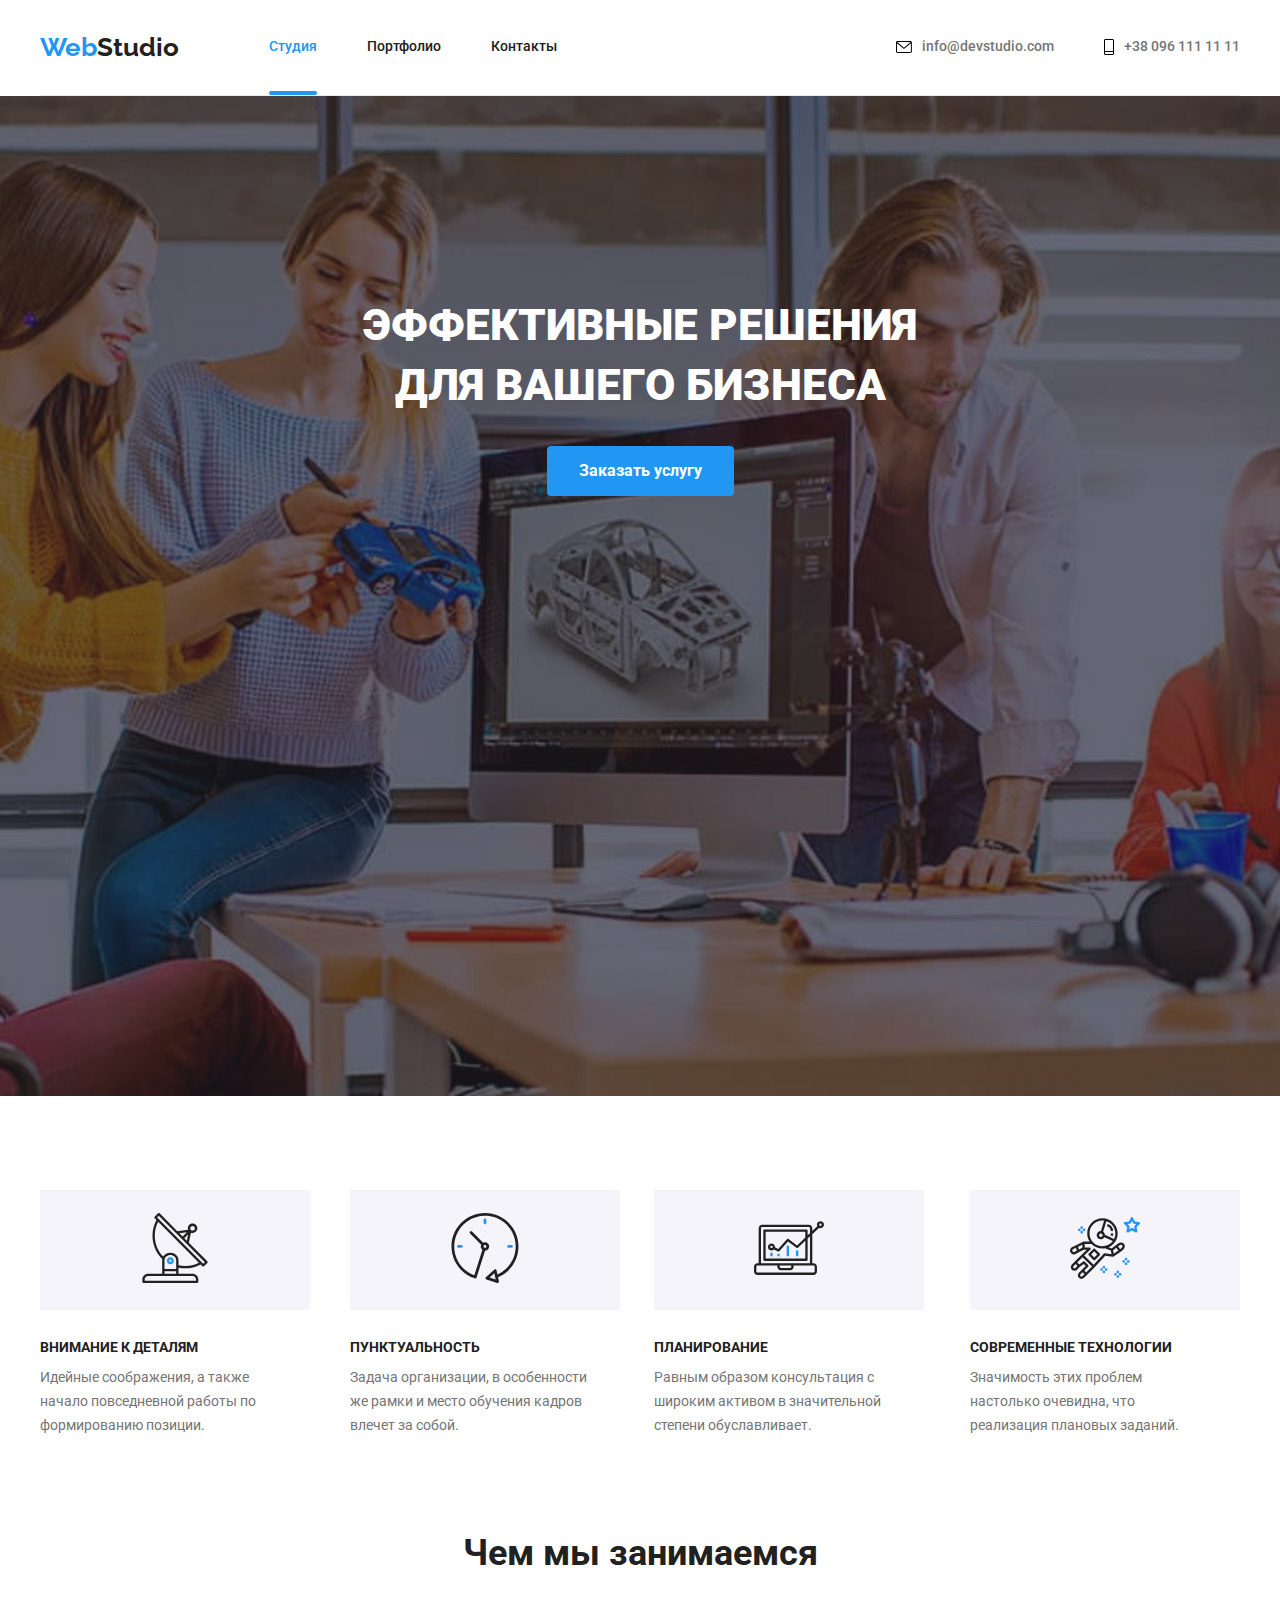
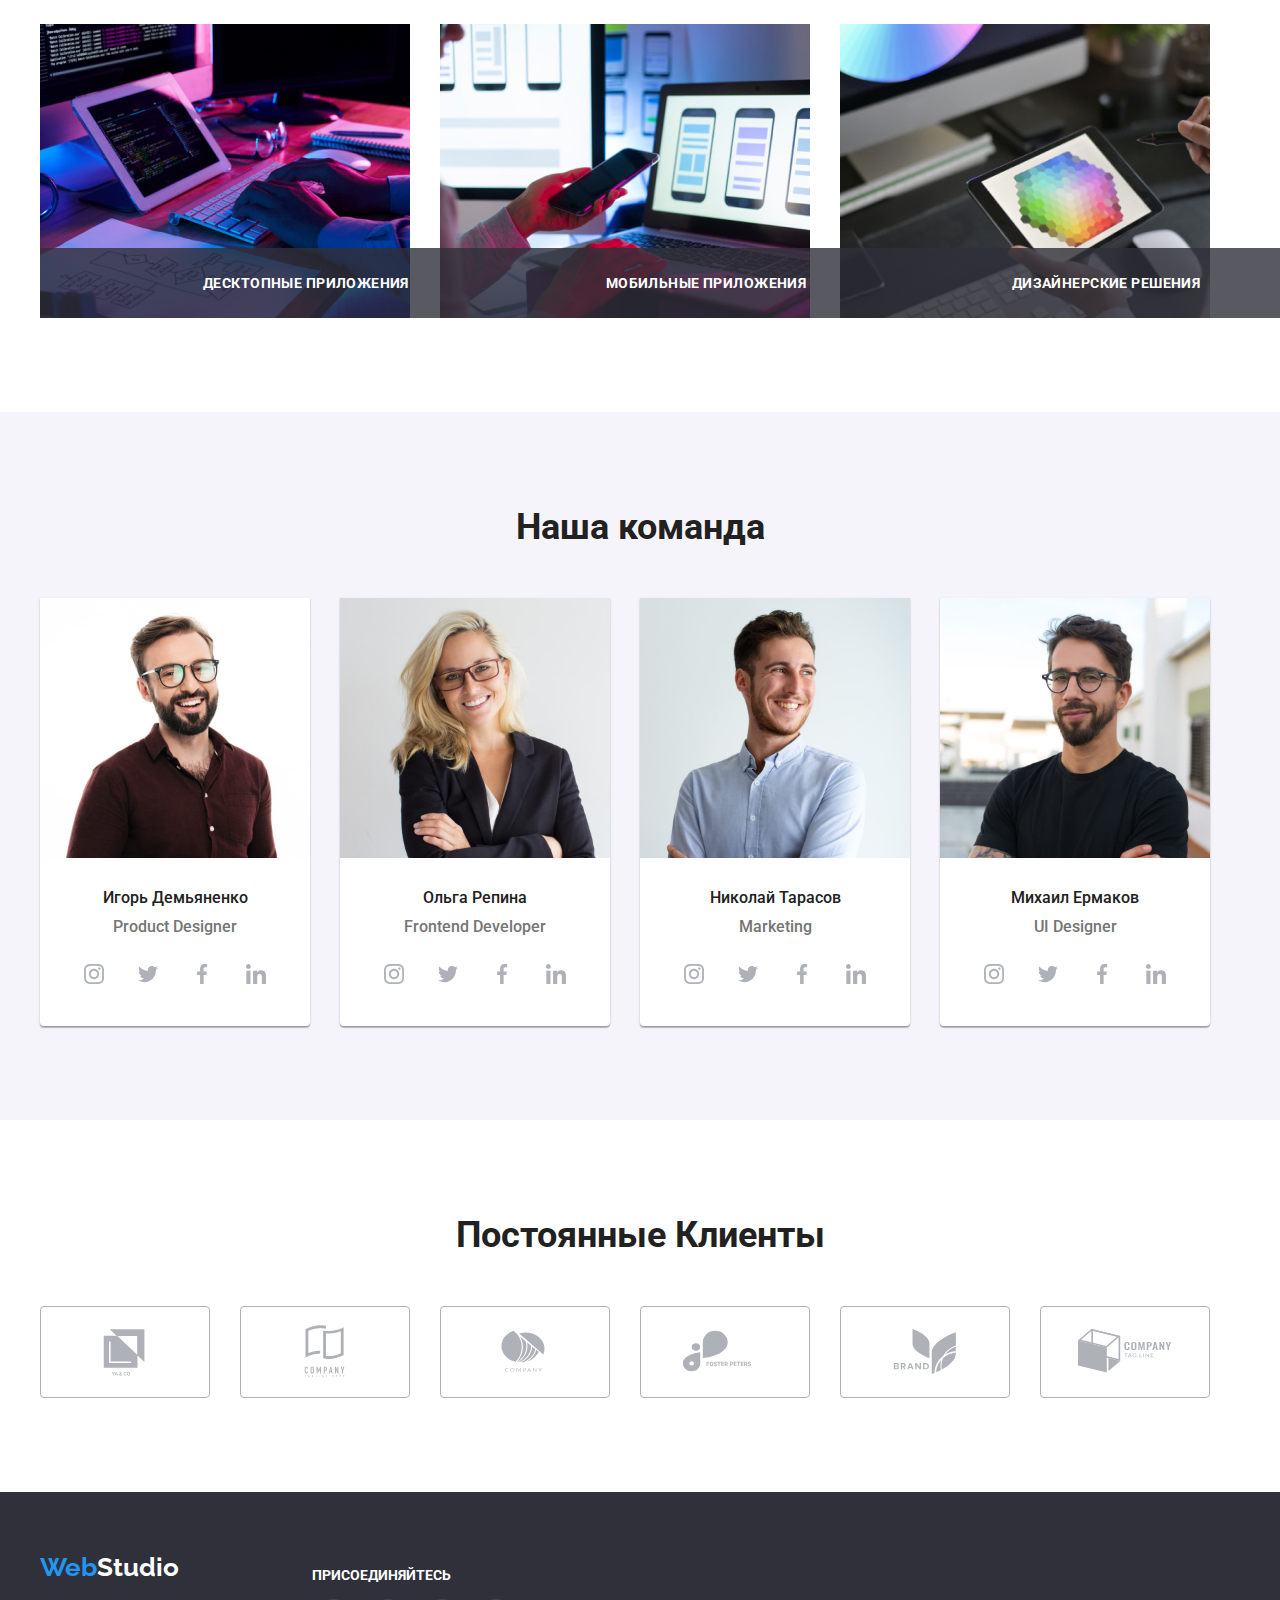
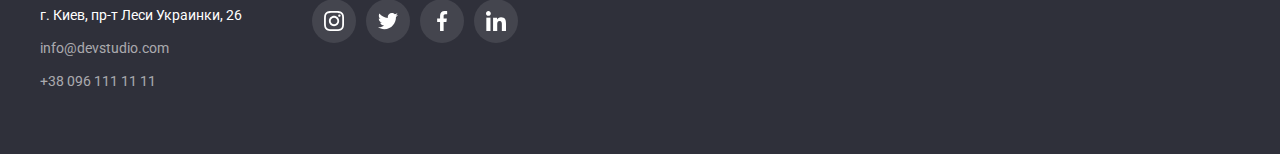
==== index.html @ 3dc5ae4b "1" ====
<!DOCTYPE html>
<html lang="en">
<head>
    <meta charset="UTF-8">
    <meta http-equiv="X-UA-Compatible" content="IE=edge">
    <meta name="viewport" content="width=device-width, initial-scale=1.0">
    <title>Document</title>
    <link rel="preconnect" href="https://fonts.googleapis.com">
    <link rel="preconnect" href="https://fonts.gstatic.com" crossorigin>
    <link href="https://fonts.googleapis.com/css2?family=Raleway:wght@700&family=Roboto:wght@400;500;700;900&display=swap" rel="stylesheet"> 
    <link rel="stylesheet" href="https://cdnjs.cloudflare.com/ajax/libs/modern-normalize/1.1.0/modern-normalize.min.css" integrity="sha512-wpPYUAdjBVSE4KJnH1VR1HeZfpl1ub8YT/NKx4PuQ5NmX2tKuGu6U/JRp5y+Y8XG2tV+wKQpNHVUX03MfMFn9Q==" crossorigin="anonymous" referrerpolicy="no-referrer" />
    <link rel="stylesheet" href="./css/styles.css">   
   
</head> 

<body data-body>

    <div class="container">
    <header class="header">
             <a class="logo" href="./index.html">Web<span class="logo-web">Studio</span></a>
        <nav >
        <ul class="head-nav">
            <li class="list-head" ><a class="curent-studio" href="./index.html">Студия</a>
               
            </li>
            <li class="list-head"><a class="header-list" href="./portfolio.html">Портфолио</a></li>
            <li class="list-head"><a class="header-list" href="">Контакты</a></li>
        </ul>
        </nav>
        <div class="head-group"> 
        <ul class="head-group">
        <li class="list-head">
            <a class="list" href="mailto:info@devstudio.com"><svg class="heder-icon" width="16" height="12">
            <use href="./images/icons.svg#icon-mail"></use>
            </svg>info@devstudio.com</a>
        </li>
        <li class="list-head">
            <a class="list" href="tel:+380961111111"><svg class="heder-icon" width="10" height="16">
            <use  href="./images/icons.svg#icon-pfone"></use>
            </svg>+38 096 111 11 11</a>
        </li>
        </ul>
        </div>
           </header>  
        </div>
         
 <main>
    
<section class="hero overlay">
<div class="container">
    <h1 class="h1">Эффективные решения<br> для вашего бизнеса</h1>

    <button class="button-order" type="button" data-modal-open>Заказать услугу</button>
  
    <div class="backdrop is-hidden" data-modal>
        
        <div class="modal">
            <button class="modal-close-button" type="button" data-modal-close>
                <svg class="" width="11" height="11" aria-label="vector">
                <use href="./images/icons.svg#icon-Vector1"></use>
            </svg></button>
        </div>
    </div>
</div>
</section> 

<section class="section-studia">
<div class="container">
   <h2 hidden>Студия</h2>
<ul class="about">
    <li class="box-list" >
        <div class="box-about"><a class="link">
         <svg class="box-icon" width="70" height="70" aria-label="antenna">
         <use href="./images/icons.svg#icon-antenna"></use>
        </svg></a>   
        </div>
        <h3 class="h3-title">Внимание к деталям</h3> 
        <p class="h3-text">Идейные соображения, а также начало повседневной работы по формированию позиции.</p>
    </li>
    <li class="box-list" >
        <div class="box-about"><a class="link">
            <svg class="box-icon" width="70" height="70" aria-label="clock">
            <use href="./images/icons.svg#icon-clock"></use>
        </svg></a>
    </div>
        <h3 class="h3-title">Пунктуальность</h3>
        <p class="h3-text">Задача организации, в особенности же рамки и место обучения кадров влечет за собой.</p>
        </li>
    <li class="box-list" >
        <div class="box-about"><a class="link">
        <svg class="box-icon" width="70" height="70" aria-label="diagram">
        <use href="./images/icons.svg#icon-diagram"></use>
        </svg></a>
    </div>
        <h3 class="h3-title">Планирование</h3>
            <p class="h3-text">Равным образом консультация с широким активом в значительной степени обуславливает.</p>
        </li>
    <li class="box-list" >
        <div class="box-about"><a class="link">
        <svg class="box-icon" width="70" height="70" aria-label="astronaut">
        <use href="./images/icons.svg#icon-astronaut"></use>
        </svg></a>
    </div>
        <h3 class="h3-title">Современные технологии</h3>
        <p class="h3-text">Значимость этих проблем настолько очевидна, что реализация плановых заданий.</p>
        </li>
  </ul></div>
</section>


<section class="section">
    <div class="container">
   <h2 class="h2-title">Чем мы занимаемся</h2>
<ul class="style">
    <li class="work-list">
        <div class="work-foto"><a href="">
        <img src="./images/img0.jpg" alt="Компьютерная разработка" width="370" height="294"></a>
        <p class="work-describtion">Десктопные приложения</p></div></li>
    <li class="work-list">
        <div class="work-foto"><a href="">
        <img src="./images/img(0.1).jpg" alt="мобильные приложения" width="370" height="294"></a>
        <p class="work-describtion">Мобильные приложения</p></div></li>
    <li class="work-list">
        <div class="work-foto"><a href="">
        <img src="./images/img(0.2).jpg" alt="дизайн на планшете" width="370" height="295"></a>
        <p class="work-describtion">Дизайнерские решения</p></div></li>
</ul></div>
</section>


<section class="section-comand">
    <div class="container">
     <h2 class="h2-title">Наша команда</h2>
  <ul class="comand-list">
    <li class="comand-list-list"><a href="">
        <img src="./images/img(0.3).jpg" alt="фото" width="270" height="260"></a>
        <div class="comand">
        <h3 class="comand-title">Игорь Демьяненко</h3>
        <p class="comand-text" lang="en">Product Designer</p>
        <ul class="social">
            <li class="social-link">
                <a class="soclink" href="" aria-label="instagram">
                <svg class="social-icon" width="20" height="20">
                <use href="./images/icons.svg#icon-instagram"></use>
                </svg>
                </a>
            </li>
            <li class="social-link">
                <a class="soclink" href="" aria-label="twitter">
                <svg class="social-icon" width="20" height="20">
                <use href="./images/icons.svg#icon-twitter"></use>
                </svg>
                </a>
            </li>
            <li class="social-link">
                <a class="soclink" href="" aria-label="facebook">
                <svg class="social-icon" width="20" height="20">
                <use href="./images/icons.svg#icon-facebook"></use>
                </svg>
                </a>
            </li>
            <li class="social-link">
                <a class="soclink" href="" aria-label="linkedin">
                <svg class="social-icon" width="20" height="20">
                <use href="./images/icons.svg#icon-linkedin"></use>
                </svg>
                </a>
            </li>
        </ul>
    </div>
    </li>
    <li class="comand-list-list"><a href="">
        <img src="./images/img(0.4).jpg" alt="фото" width="270" height="260"></a>
       <div class="comand">
        <h3 class="comand-title">Ольга Репина</h3>
        <p class="comand-text" lang="en">Frontend Developer</p>
        <ul class="social">
            <li class="social-link">
                <a class="soclink" href="" aria-label="instagram">
                <svg class="social-icon" width="20" height="20">
                <use href="./images/icons.svg#icon-instagram"></use>
                </svg>
                </a>
            </li>
            <li class="social-link">
                <a class="soclink" href="" aria-label="twitter">
                <svg class="social-icon" width="20" height="20">
                <use href="./images/icons.svg#icon-twitter"></use>
                </svg>
                </a>
            </li>
            <li class="social-link">
                <a class="soclink" href="" aria-label="facebook">
                <svg class="social-icon" width="20" height="20">
                <use href="./images/icons.svg#icon-facebook"></use>
                </svg>
                </a>
            </li>
            <li class="social-link">
                <a class="soclink" href="" aria-label="linkedin">
                <svg class="social-icon" width="20" height="20">
                <use href="./images/icons.svg#icon-linkedin"></use>
                </svg>
                </a>
            </li>
        </ul>
        
    </div>
    </li>
    <li class="comand-list-list"><a href="">
        <img src="./images/img(0.5).jpg" alt="фото" width="270" height="260"></a>
        <div class="comand">
        <h3 class="comand-title"> Николай Тарасов</h3>
        <p class="comand-text" lang="en">Marketing</p>
        <ul class="social">
            <li class="social-link">
                <a class="soclink" href="" aria-label="instagram">
                <svg class="social-icon" width="20" height="20">
                <use href="./images/icons.svg#icon-instagram"></use>
                </svg>
                </a>
            </li>
            <li class="social-link">
                <a class="soclink" href="" aria-label="twitter">
                <svg class="social-icon" width="20" height="20">
                <use href="./images/icons.svg#icon-twitter"></use>
                </svg>
                </a>
            </li>
            <li class="social-link">
                <a class="soclink" href="" aria-label="facebook">
                <svg class="social-icon" width="20" height="20">
                <use href="./images/icons.svg#icon-facebook"></use>
                </svg>
                </a>
            </li>
            <li class="social-link">
                <a class="soclink" href="" aria-label="linkedin">
                <svg class="social-icon" width="20" height="20">
                <use href="./images/icons.svg#icon-linkedin"></use>
                </svg>
                </a>
            </li>
        </ul>
    </div>
    </li>
    <li class="comand-list-list"><a href="">
        <img src="./images/img(0.6).jpg" alt="фото" width="270" height="260"></a>
        <div class="comand">
        <h3 class="comand-title">Михаил Ермаков</h3>
        <p class="comand-text" lang="en">UI Designer</p>
        <ul class="social">
            <li class="social-link">
                <a class="soclink" href="" aria-label="instagram">
                <svg class="social-icon" width="20" height="20">
                <use href="./images/icons.svg#icon-instagram"></use>
                </svg>
                </a>
            </li>
            <li class="social-link">
                <a class="soclink" href="" aria-label="twitter">
                <svg class="social-icon" width="20" height="20">
                <use href="./images/icons.svg#icon-twitter"></use>
                </svg>
                </a>
            </li>
            <li class="social-link">
                <a class="soclink" href="" aria-label="facebook">
                <svg class="social-icon" width="20" height="20">
                <use href="./images/icons.svg#icon-facebook"></use>
                </svg>
                </a>
            </li>
            <li class="social-link">
                <a class="soclink" href="" aria-label="linkedin">
                <svg class="social-icon" width="20" height="20">
                <use href="./images/icons.svg#icon-linkedin"></use>
                </svg>
                </a>
            </li>
        </ul>
    </div>
    </li>
</ul>
</div>
</section>
              

<section class="section">
    <div class="container">
        <h2 class="h2-title">Постоянные Клиенты</h2>
    <ul class="clients-list">
         <li class="clients-item">
            <a class="clients-iconlist" href="" aria-label="logo">
            <svg class="client-icon" width="106" height="60">
            <use href="./images/icons.svg#icon-logo"></use></svg>
    </a>
    </li>
         <li class="clients-item">
             <a class="clients-iconlist" href="" aria-label="logo-1">
            <svg class="client-icon" width="106" height="60" >
            <use href="./images/icons.svg#icon-logo-1"></use></svg>
    </a>
    </li>
         <li class="clients-item">
            <a class="clients-iconlist" href="" aria-label="logo-2">
            <svg class="client-icon" width="106" height="60" >
            <use href="./images/icons.svg#icon-logo-2"></use></svg>
    </a>
    </li>
          <li class="clients-item">
            <a class="clients-iconlist" href="" aria-label="logo-3">
            <svg class="client-icon" width="106" height="60" >
            <use href="./images/icons.svg#icon-logo-3"></use></svg>
    </a>
    </li>
          <li class="clients-item">
            <a class="clients-iconlist" href="" aria-label="logo-4">
            <svg class="client-icon" width="106" height="60" >
            <use href="./images/icons.svg#icon-logo-4"></use></svg>
    </a>
    </li>
        <li class="clients-item">
            <a class="clients-iconlist" href="" aria-label="logo-5">
            <svg class="client-icon" width="106" height="60" >
            <use href="./images/icons.svg#icon-logo-5"></use></svg>
    </a>
     </li>
     </ul>
     </div>
</section>

</main>
<footer class="footer">
<div class="container">
    <div class="div-footer"> 
            <a class="logo" href="./index.html">Web<span class="logo-web">Studio</span></a>  
            <address>
        <ul class="list-footer" >
            <li><a class="footer-map" href="https://goo.gl/maps/piqngm7oDQpEDh6u6" target="_blank" rel="noopener nofollow noreferrer">г. Киев, пр-т Леси Украинки, 26</a></li>
            <li><a class="footer-list" href="mailto:info@devstudio.com">info@devstudio.com</a></li>
            <li><a class="footer-list" href="tel:+380961111111">+38 096 111 11 11</a></li>
        </ul>
        </address>
    </div>
    <div class="footer-social">
        <strong class="slogan">Присоединяйтесь</strong>
        <ul class="social">
            <li class="footer-social-link">
                <a class="social-link" href="" aria-label="instagram">
                <svg class="f-icon"  width="20" height="20">
                <use href="./images/icons.svg#icon-instagram"></use>
                </svg>
                </a>
            </li>
            <li class="footer-social-link">
                <a class="social-link" href="" aria-label="twitter">
                <svg class="f-icon" width="20" height="20">
                <use href="./images/icons.svg#icon-twitter"></use>
                </svg>
                </a>
            </li>
            <li class="footer-social-link">
                <a class="social-link" href="" aria-label="facebook">
                <svg class="f-icon" width="20" height="20">
                <use href="./images/icons.svg#icon-facebook"></use>
                </svg>
                </a>
            </li>
            <li class="footer-social-link">
                <a class="social-link" href="" aria-label="linkedin">
                <svg class="f-icon" width="20" height="20">
                <use href="./images/icons.svg#icon-linkedin"></use>
                </svg>
                </a>
            </li>
        </ul>
    </div>
</div>
        </footer>
<script src="./js/modal.js"></script>
    </body>
</html>
---- css/styles.css ----
:root {--primary_text-color: #757575; 
    --title-color: #212121;
    --accent-color: #2196F3; 
    --button-color: #FFFFFF;
    --background-title:#2F303A;
    --background-button: #F5F4FA;
    --button-o:#188CE8;
    --social-icon:  #AFB1B8;
    --header-width: 1200px;
    --items: 3;         /* кількість карток в рядку */
    --indent: 30px;     /* відступи між картками */
    }
    
    body { font-family: "Roboto", sans-serif;
    font-size: 14px;
    color: var(--primary_text-color);
    margin: 0;
    }
    
    .no-scroll {overflow: hidden;}

    h1,h2.h3, p {margin: 0;}
    
    img { display: block; max-width: 100%; height: auto;
     }
    
    .container   {
        margin-left: auto;
        margin-right: auto;
        padding-left: 15px;
        padding-right: 15px;
        width: 1200px;
        
         }
    .container-clients { padding-top: 94px; }
    .section {
        padding-bottom: 94px;
        padding-top: 94px;}

    .overlay {max-width: 1600px; height: 600px;
         background-image: linear-gradient(to right, 
        rgba(47, 48, 58, 0.4),
        rgba(47, 48, 58, 0.4) 
        ),
        url("../images/hero.jpg");
        
        background-repeat: no-repeat;
        background-position: center;
        background-size: cover;

        
        margin-left: auto;
        margin-right: auto;
      
        padding-bottom: 200px;
        padding-top: 200px; }   

    .backdrop { opacity: 1;
        position:fixed ;
            top: 0;
            left: 0;

            width: 100%;
            height: 100%;

            background: rgba(0, 0, 0, 0.2);
        }
    .backdrop.is-hidden {opacity: 0;
        visibility: hidden;
        pointer-events: none;

    }

    .modal {position: absolute;
        top: 50%;
        left: 50%;
        transform: translate(-50%, -50%);

        width: 528px;
        height: 581px;

        background: #FFFFFF;
        box-shadow: 0px 1px 3px rgba(0, 0, 0, 0.12),
        0px 1px 1px rgba(0, 0, 0, 0.14),
        0px 2px 1px rgba(0, 0, 0, 0.2);
        border-radius: 4px;
    }
    .modal-close-button{display: flex;
        position: absolute;

        top: 0;
        right: 0;
        width: 30px;
        height: 30px;
        padding: 9px 10px;

        margin-top: 8px;
        align-content: center;
        margin-right: 8px;
        justify-content: center;

        color: #000000;
        background: #FFFFFF;
        border: 1px solid rgba(0, 0, 0, 0.1);
        border-radius: 50%;
        cursor: pointer;
    }
    
    .section-comand {background: var(--background-button);
        padding-bottom: 94px; padding-top: 94px; 
      }
    .section-studia { padding-top: 94px;}

    .container-clients { display: block;
        padding-top: 94px; }

    .container-header {display: flex;
        align-items: center;
        margin-left: auto;
        margin-right: auto;
        padding-left: 15px;
        padding-right: 15px; width: 1200px; box-sizing:border-box;
    }
    
    .header { font-family: 'Roboto';
        display: flex; 
        align-items: center;
    
    font-weight: 500;
    font-size: 14px;
    line-height: 1.14;
    box-sizing:border-box;
    border-bottom: 1px solid #ECECEC; 
    }
    .list-head:hover,
    .list-head:focus {fill:currentColor;
       
    }
    .social {display: flex;
        justify-content: center;
        align-items: center;
        margin-top: 16px; 
        
    }
    .list .heder-icon {margin-right: 10px;}
   
   
    .social-link:not(:last-child) { margin-right: 10px; }
    
    
    .soclink {display: flex;
        justify-content: center;
        align-items: center; 
        width: 44px;
        height: 44px;
        border: 0;
        border-radius: 50px;;
        color: #AFB1B8;   
        transition: 250ms cubic-bezier(0.4, 0, 0.2, 1);
        }
       
    .social-icon {fill: currentColor}

    .social-link:hover .soclink,
    .social-link:focus .soclink {
         background-color: var(--accent-color);
          color: var(--button-color);
         
        }
    
    
    .head-nav {display: flex; color: var(--title-color); margin-left: 50px;}
    .head-group {display: flex;  margin-left: auto; padding: 0; }
    
    
    .list-head:not(:last-child) {margin-right: 50px; padding: 0; display: flex;}
   
    .header-list { display: flex; padding: 0; 
        text-decoration: none; color: var(--title-color);padding-top: 32px; padding-bottom: 32px;
        transition: 250ms cubic-bezier(0.4, 0, 0.2, 1);
    }
    
    .list { display: flex;  align-items: center;
        text-decoration: none; color: var(--primary_text-color);
        padding-top: 32px; padding-bottom: 32px; 
        transition: 250ms cubic-bezier(0.4, 0, 0.2, 1);
    }
    
    .header .logo {color: var(--accent-color); display: block; padding-top: 32px; padding-bottom: 32px;
    }
    .list-botton {width: var(--header-width); 
        display: flex; ;
        justify-content: center;
        margin-bottom: 35px;
    }
    .header a:hover,
    .header a:focus { color: var(--accent-color);

      
    }
    
     .curent-portfolio, 
     .curent-studio {position:relative; 
        color: var(--accent-color); padding-top: 32px; padding-bottom: 32px;
        transition: 250ms cubic-bezier(0.4, 0, 0.2, 1);
    }
  
    .curent-studio::after,
    .curent-portfolio::after{
        content: '';
        width: 100%;
        height: 4px;
        position: absolute;
        bottom: -8px;
        left: 0;
        border-radius: 2px;
        background-color: var(--accent-color);}

    .logo {
        font-family: 'Raleway', sans-serif;
        text-decoration: none;
        font-style: normal;
        color: var(--accent-color);
        font-weight: 700;
        font-size: 26px;
        line-height: 1.19;
        margin-right: 40px;
        
        }
    .logo-web {color: var(--title-color); font-style: normal;}
    
    .h1 {
        color: var(--button-color); 
        font-family: inherit;
        font-weight: 900;
        font-size: 44px;
        line-height: 1.36;
        text-align: center;
        text-transform: uppercase;
        }
    
    ul {list-style: none; padding-left: 0; margin: 0;}
    .style {display: flex;}
    a {text-decoration: none; }

    .box-list:not(:last-child) { margin-right: 30px; }

    .box-about { display: flex;
        justify-content: center;
        align-items: center;
        background: var(--background-button);
        width: 270px;
        height: 120px;
        margin-bottom: 30px;
       }
    /* .box-about:not(:last-child) { margin-right: 30px; } */
   
    .clients-list {display: flex;
        font-size: 36px;
        line-height: 1.16;
        padding: 0;
        text-align: center;
    }
    .clients-item:not(:last-child) {margin-right: 30px;}
    .clients-item { width: 170px; height:92px;}

    .client-icon {fill: currentColor;}

    

    .client-icon:hover,
    .client-icon:focus {color: var(--accent-color);
        border-color: var(--accent-color);
        transition: 250ms cubic-bezier(0.4, 0, 0.2, 1);
    }

    .clients-iconlist { display: flex;
        box-sizing: border-box;
        align-items: center;
        justify-content: center;
        width: 100%;
        height: 100%;
        border: 1px solid #AFB1B8;
        border-radius: 4px;
        color:  #AFB1B8;

        transition: 250ms cubic-bezier(0.4, 0, 0.2, 1);
    }
    .clients-iconlist:hover,
    .clients-iconlist:focus {color: var(--accent-color);
        border-color: var(--accent-color);
        
     }

    .botton-nav { display: flex; }
    
    .botton-item:first-child {margin-left: 0px; }
    
    .botton-item { margin-left: 8px;  
                 }
    
    .card-list {
        display: flex;
        flex-wrap: wrap;
    } 
    
    .card-item { 
        margin-right: 30px; 
        margin-bottom: 30px;
        flex-basis: calc((100% - var(--indent) * var(--items)) / var(--items));
        margin: calc(var(--indent) / 2);
        transition: 250ms cubic-bezier(0.4, 0, 0.2, 1);
    }
    .card-item:hover,
    .card-item:focus {
        box-shadow: 0px 1px 1px rgba(0, 0, 0, 0.12), 
        0px 4px 4px rgba(0, 0, 0, 0.06),
        1px 4px 6px rgba(0, 0, 0, 0.16);
        cursor: pointer;
        transition: 250ms cubic-bezier(0.4, 0, 0.2, 1);
    }

    .card { position: relative;
        overflow: hidden;}

    .card-overlay{display: flex;
        position: absolute;
       
        top: 0;
        left: 0;

        width: 100%;
        
        transform: translateY(100%);

        align-items: center;
        justify-content: center;
    
       background: rgba(33, 150, 243, 0.9);

       transition: 250ms cubic-bezier(0.4, 0, 0.2, 1);
    }

    .card-item:hover .card-overlay
     { 
        transform: translateY(0);
        

    }   

    .description {
        font-family: 'Roboto';
        font-style: normal;
        font-weight: 400;
        font-size: 18px;
        line-height: 1.56;

        padding: 63px 24px;

        color: #FFFFFF;
        
    }

    .border {padding: 20px 24px;
        border: 1px solid #EEEEEE;}
    
    .work-list {display: inline-block; 
       }
    .work-list:not(:last-child) {margin-right: 30px;}

    .work-foto {position: relative;}

    .work-describtion {position: absolute;
        bottom: 0;
        
        padding: 27px 81px;
        width: 100%;

        font-family: 'Roboto';
        font-style: normal;
        font-weight: 700;
        font-size: 14px;
        line-height: 16px;
        text-align: center;
        letter-spacing: 0.03em;
        text-transform: uppercase;
        
        color: #FFFFFF;
        background: rgba(47, 48, 58, 0.8);
        
        }

    .comand-list {background: var(--background-button);
        display: flex; padding-left: 0; }
    .comand-list-list {background-color: var(--button-color);
        text-align: center;
        margin-right: 30px; 
        box-shadow: 0px 1px 3px rgba(0, 0, 0, 0.12),
        0px 1px 1px rgba(0, 0, 0, 0.14), 0px 2px 1px rgba(0, 0, 0, 0.2);
        border-radius: 0px 0px 4px 4px;
        }
    .comand-list { 
        background-color: var(--background-button);
    
    }
    .comand-title { 
        font-family: inherit;
        color: var(--title-color); 
        font-style: normal;
    font-weight: 500;
    font-size: 16px;
    line-height: 1.19;
    text-decoration: none;
    margin-bottom: 10px;
    margin-top: 0;
    
    }
    
    .comand {padding-top: 30px; padding-bottom: 30px;}
    .comand-text { color: var(--primary_text-color);
        font-family: inherit;
        text-align: center;
    font-style: normal;
    font-weight: 500;
    font-size: 16px;
    line-height: 1.19;
    text-decoration: none;
    
    }
    .card-title {color: var(--title-color);  
        font-family: inherit;
        font-weight: 700;
        font-size: 18px;
        line-height: 2; 
        text-decoration: none;
        margin: 0;
        margin-bottom: 4px;
       }
    .card-text { font-family: inherit; 
        font-weight: 400;
        font-size: 16px;
        line-height: 1.88;
        text-decoration: none;
        color: var(--primary_text-color);
        
        }
           
    .button {padding: 6px 22px;
    font-family: inherit;
    font-weight: 500;
    font-size: 16px;
    line-height: 1.62;
    text-align: center;
    color: var(--title-color);
    background: var(--background-button);
    cursor: pointer;
    border: none;
    border-radius: 4px;

    transition: 250ms cubic-bezier(0.4, 0, 0.2, 1);
    }
    .curent-button {color: var(--button-color); 
        background: var(--accent-color); font-family: inherit;
        font-weight: 500;
        font-size: 16px;
        line-height: 1.62;
        text-align: center;
        border: none;
        border-radius: 4px;
        padding: 6px 22px;
    }
    .button-order { color: var(--button-color);
        background: var(--accent-color); font-family: inherit;
        font-style: normal;
        font-weight: 700;
        font-size: 16px;
        line-height: 1.88;
        display: flex;
        align-items: center;
        text-align: center;
        margin-left: auto; margin-right: auto;
        margin-top: 30px;
        border: none;
        border-radius: 4px;
        cursor: pointer;
    padding: 10px 32px;

    transition: 250ms cubic-bezier(0.4, 0, 0.2, 1);
}
    .button-order:hover,
    .button-order:focus,
    .button-order:active { 
        background: var(--button-o);
    }
    
    .button:hover,
    .button:focus,
    .button:active
     {
    color: var(--button-color);
    background: var(--accent-color);
    border-radius: 4px;
    box-shadow: 0px 3px 1px rgba(0, 0, 0, 0.1),
     0px 1px 2px rgba(0, 0, 0, 0.08), 
     0px 2px 2px rgba(0, 0, 0, 0.12);
    }
    
    .h2-title {color: var(--title-color);
        font-weight: 700;
        font-size: 36px;
        line-height: 1.17;
        text-align: center; 
        margin-bottom: 50px;
        margin-top: 0;
        }
    .about {padding: 0; display: flex; }
    
    .h3-title { margin-right: 30px;
        font-family: inherit;
        color: var(--title-color);
        font-style: normal;
        font-weight: 700;
        font-size: 14px;
        line-height: 1.14;
        text-transform: uppercase;
        margin: 0;
        margin-bottom: 10px;
    }
    .h3-text { margin-right: 30px; font-family: inherit;
        color: var(--primary_text-color);
        font-weight: 400;
        font-size: 14px;
        line-height: 1.71;
        padding: 10px, 70px, 30px, 70px;
    }
    
    .footer { display: flex;
        background: var(--background-title); 
        font-weight: 400;
        font-size: 14px;
        line-height: 1.71;
        padding: 60px 0; 
        }
    .slogan {font-family: 'Roboto';
        font-style: normal;
        font-weight: 700;
        font-size: 14px;
        line-height: 16px;
        text-transform: uppercase;
        color: var(--button-color);
        
       }

    .div-footer  { display: inline-block;
        } 
    .footer-social {  
        display: inline-flex;
        color: var(--button-color);
        margin-left: 70px;
        margin-top: 15px;
        flex-direction: column;
        position: absolute;
    }
    /* .social {padding-top: 20;} */
    .social-link:hover,
    .social-link:focus {
        background: var(--accent-color)
    }
    .footer-social-link:not(:last-child) {margin-right: 10px; }

    .social-link {display: flex;
    align-items: center;
    justify-content: center;
    width: 44px;
    height: 44px;
    border-radius: 50%;
    background: rgba(255, 255, 255, 0.1);
    transition: 250ms cubic-bezier(0.4, 0, 0.2, 1);

}

    .f-icon {fill: #FFFFFF;}


    footer.logo {font-family: "Ralevey", sans-serif;
        text-decoration: none;
        font-style: normal;
        color: var(--accent-color);
        font-weight: 700;
        font-size: 26px;
        line-height: 1.19;}
    .footer span {color: var(--button-color);}
    .footer-map {  display: block; padding-top: 20px; text-decoration: none; color: var(--button-color); font-style: normal;
        transition: 250ms cubic-bezier(0.4, 0, 0.2, 1);
    }
    .footer-list { display: block; padding-top: 9px; color: var(--button-color);text-decoration: none; color: rgba(255, 255, 255, 0.6); font-style: normal;
        transition: 250ms cubic-bezier(0.4, 0, 0.2, 1);
    }
    .footer a:hover,
    .footer a:focus
     { color: var(--accent-color)}
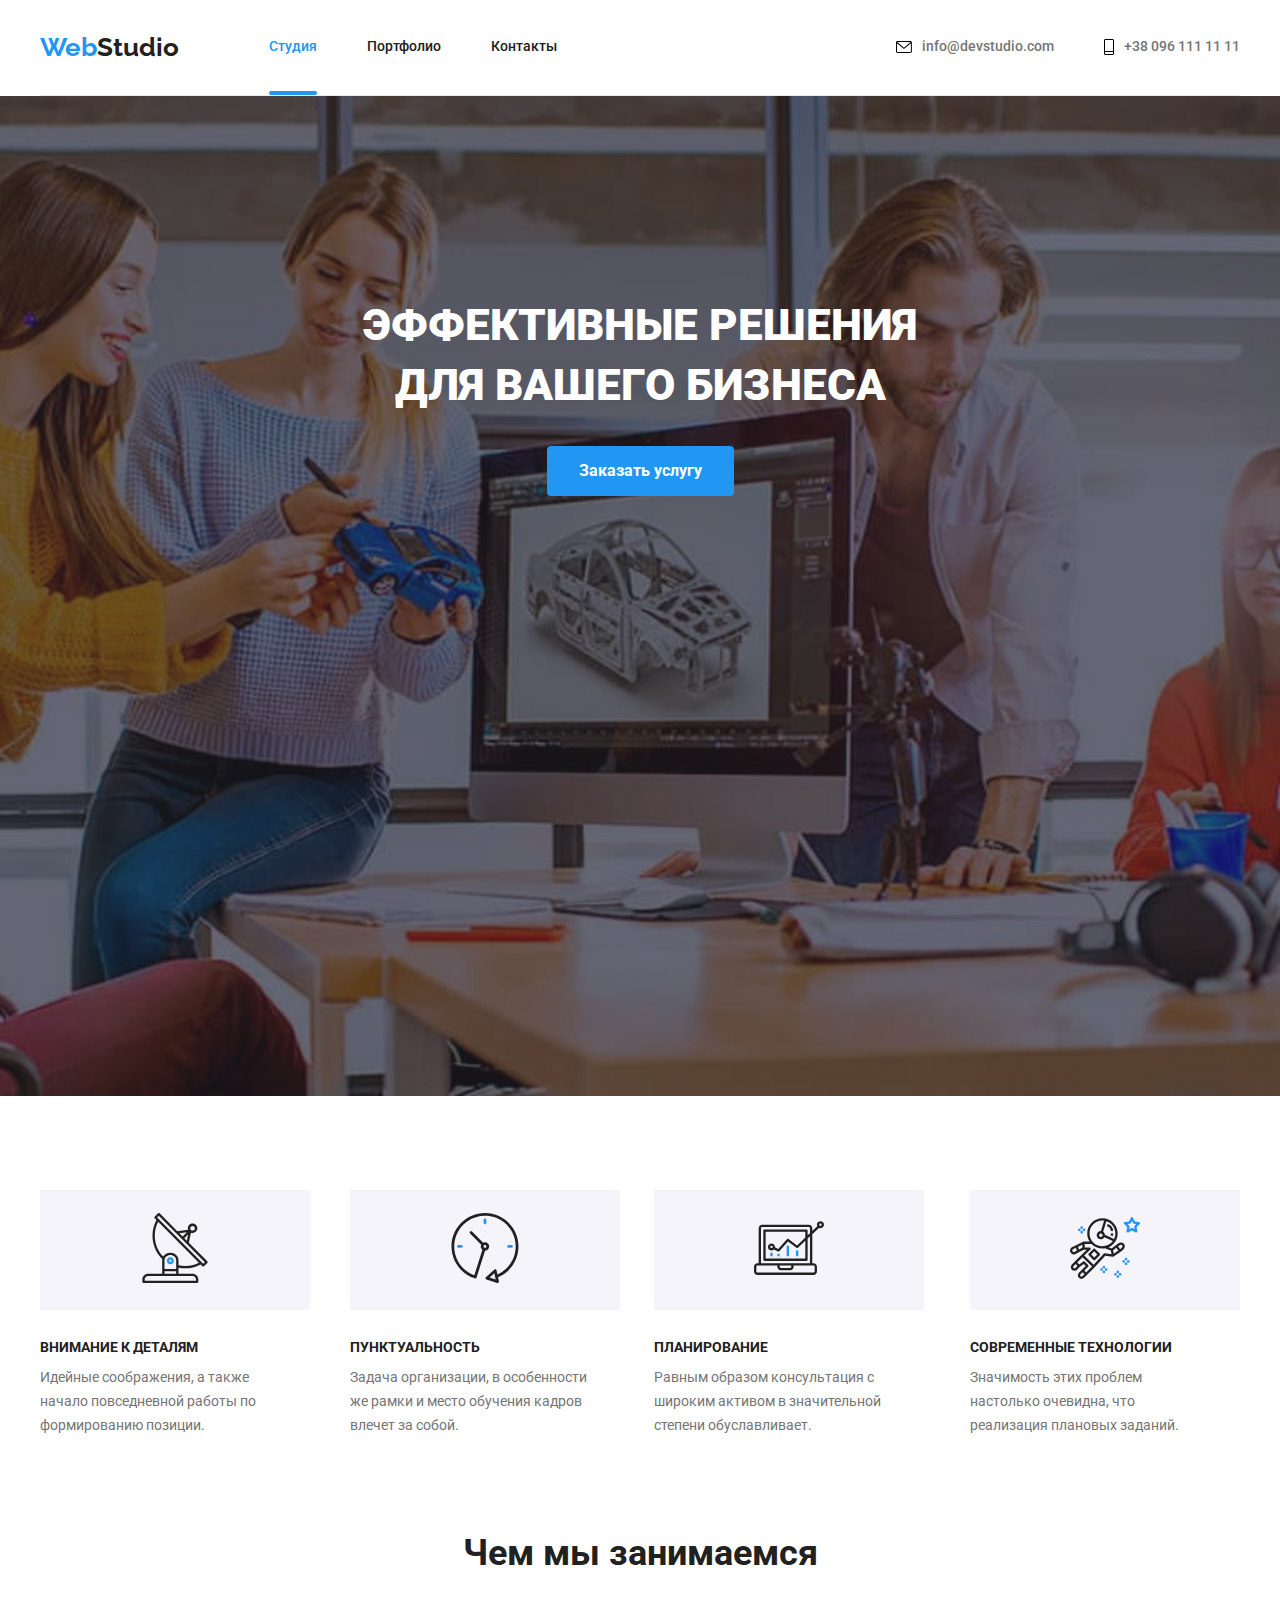
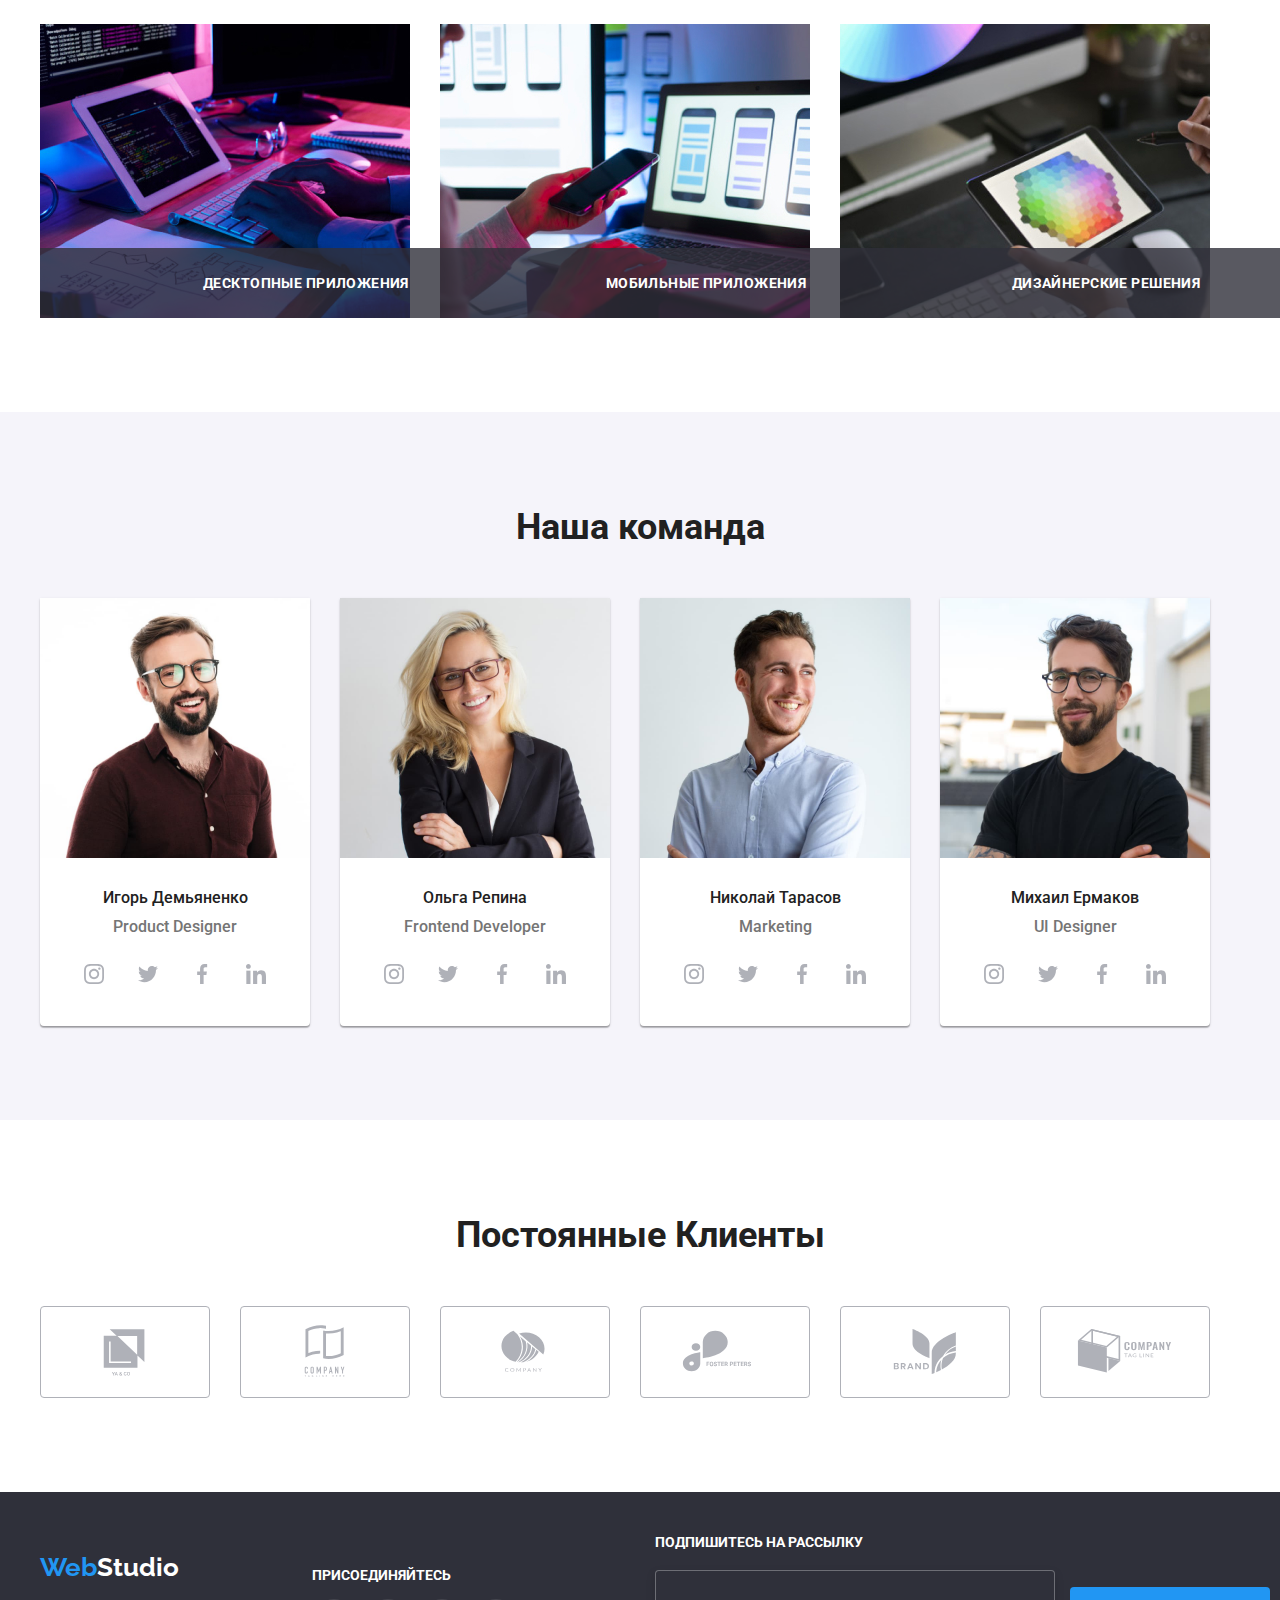
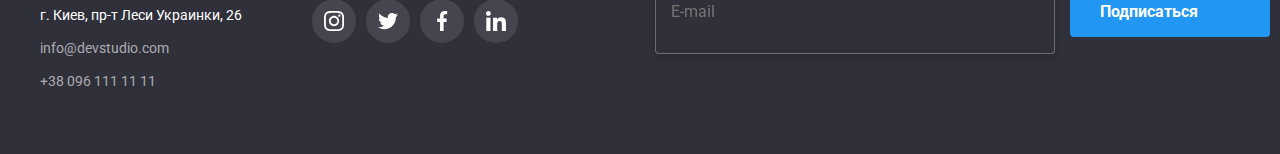
==== commit e056f96a: "1" ====
--- a/index.html
+++ b/index.html
@@ -55,11 +55,58 @@
     <div class="backdrop is-hidden" data-modal>
         
         <div class="modal">
+           
             <button class="modal-close-button" type="button" data-modal-close>
                 <svg class="" width="11" height="11" aria-label="vector">
                 <use href="./images/icons.svg#icon-Vector1"></use>
             </svg></button>
+
+            <form class="form" >
+            <h2 class="lable-title">Оставьте свои данные, мы вам перезвоним</h2> 
+
+                <ul >
+                    <li><label class="modal-list" for="name">Имя</label>
+                     <input class="input-list" type="name" name="name" id="name" required>       
+                        <svg class="modal-icon" width="12" height="12" aria-label="name">
+                        <use href="./images/icons.svg#icon-modal-name"></use>
+                        </svg>
+                    </li>
+
+                    <li>
+                        <label class="modal-list" for="tel">Телефон</label>
+                        <input class="input-list" type="tel" name="tel" id="tel" required> 
+                        <svg class="modal-icon" width="13" height="13" aria-label="tel">
+                        <use href="./images/icons.svg#icon-modal-phone"></use>
+                        </svg>
+                    </li>
+                    <li>
+                        <label class="modal-list" for="email">Почта</label>
+                        <input class="input-list" type="email" name="email" id="email" required>
+                        <svg class="modal-icon" width="15" height="12" aria-label="email">
+                        <use href="./images/icons.svg#icon-mail"></use>
+                        </svg>
+                    </li>
+                    <li>
+                        <label class="modal-list" for="">Комментарий</label>
+                        <textarea class="modal-coment" name="coment" id="coment" placeholder="Введите текст"></textarea>
+                </ul>
+                
+            <label class="checkbox-tumb">
+                <input class="checkbox" type="checkbox" name="checkbox" id="checkbox" >
+
+                 <span class="custom"><svg class="checkbox-icon" width="11" height="8" aria-label="icon-send">
+                    <use href="./images/icons.svg#icon-modal-icon-send"></use>
+                 </svg></span>
+
+                 <label class="check-text" type="checkbox" name="checkbox" for="checkbox" >Соглашаюсь с рассылкой и принимаю 
+                <a class="policity" href=""> Условия договора</a> 
+                 </label>
+            </label>
+
+                <button class="modal-submit" type="modal-submit">Отправить</button>
+            </form>
         </div>
+        
     </div>
 </div>
 </section> 
@@ -376,8 +423,21 @@
             </li>
         </ul>
     </div>
+
+    <form class="footer-label">
+      <label class="label-title" for="">Подпишитесь на рассылку </label>
+      <input class="email" type="email" name="email" placeholder="Е-mail">
+
+   <button class="button-submit" type="submit">Подписаться <svg class="f-submit" width="24" height="24">
+        <use href="./images/icons.svg#icon-icon-send"></use>
+        </svg>
+    </button>
+</form>
 </div>
-        </footer>
+</footer>
+
+
+
 <script src="./js/modal.js"></script>
     </body>
 </html>--- a/css/styles.css
+++ b/css/styles.css
@@ -72,7 +72,216 @@
 
     }
 
-    .modal {position: absolute;
+    .form { 
+        
+        padding: 40px;
+    }
+
+    .lable-title {font-family: 'Roboto';
+        font-style: normal;
+        font-weight: 700;
+        font-size: 20px;
+        line-height: 23px;
+        text-align: center;
+        letter-spacing: 0.03em;
+        
+        color: #212121;
+                
+        margin: 0;
+        
+        
+    }
+    .input-list { 
+        width: 100%;
+        height: 40px;
+        
+        padding-left: 40px;
+
+        border: 1px solid rgba(33, 33, 33, 0.2);
+        border-radius: 4px;
+        cursor: pointer;
+    }
+    
+    .modal-coment::placeholder{
+        font-family: 'Roboto';
+        font-style: normal;
+        font-weight: 400;
+        font-size: 14px;
+        line-height: 16px;
+        letter-spacing: 0.01em;
+        
+        color: rgba(117, 117, 117, 0.5);
+
+
+    }
+
+
+    .input-list:focus,
+    .modal-coment:focus  { 
+        outline:var(--accent-color);
+        border: 1px solid #188CE8;
+
+        transition: 250ms cubic-bezier(0.4, 0, 0.2, 1);
+    }
+    .input-list:focus + svg {
+        border-color: var(--accent-color);
+       
+        
+        fill:#2196F3;
+
+        transition: 250ms cubic-bezier(0.4, 0, 0.2, 1);
+                }
+    /* .input-list.textarea { height: 120px;} */
+
+    textarea {  display: block;
+        resize: none;
+        width: 100%;
+        height: 120px;
+
+        padding: 12px 16px;
+
+        border: 1px solid rgba(33, 33, 33, 0.2);
+        border-radius: 4px;
+        cursor: pointer;}
+
+    .modal-list {
+        font-family: 'Roboto';
+        font-style: normal;
+        font-weight: 400;
+        font-size: 12px;
+        line-height: 14px;
+        
+        letter-spacing: 0.01em;
+
+        color: #757575;
+
+        padding-bottom: 4px;
+        padding-top: 10px;
+        
+    }
+
+    .modal-list:not(:last-child) {display: block;
+      }
+
+    .modal-icon{ position: absolute;
+        left: 40px;
+     transform: translate( 100%, 100%);
+
+   }
+    
+        
+        
+        
+    .custom { display: inline-block;
+        margin-right: 7px;
+
+        width: 16px;
+        height: 15px;
+        
+       
+        border: 1px solid #000000;
+        border-radius: 2px;
+        fill: none;
+        transform: translate(5px, 4px);
+        
+        cursor: pointer;
+    }
+
+    .checkbox-tumb { display: flex;
+        padding-top: 20px;
+        padding-bottom: 30px;
+}
+    /* .checkbox-icon {
+
+        
+    }   */
+    
+    .checkbox {   position: absolute;
+        width: 1px;
+        height: 1px;
+        margin: -1px;
+        border: 0;
+        padding: 0;
+        
+        white-space: nowrap;
+        clip-path: inset(100%);
+        clip: rect(0 0 0 0);
+        overflow: hidden;
+
+     }
+
+    .checkbox:checked + .custom {
+        
+        background-color: var(--accent-color);
+        background-image: url(/images/icons/full-check.svg);
+        background-origin:border-box;
+        border-color: var(--accent-color);
+        border-radius: 2px;
+
+        transition: 250ms cubic-bezier(0.4, 0, 0.2, 1);
+        cursor: pointer;
+    }
+    
+   
+   
+    
+    .check-text { display:flex;
+        
+        font-family: 'Roboto';
+        font-style: normal;
+        font-weight: 400;
+        font-size: 14px;
+        line-height: 1.71;
+        letter-spacing: 0.03em;
+        
+        color: #757575;
+        padding-left: 7px;
+        
+    }
+
+  
+    .policity { color: var(--accent-color);
+        text-decoration: underline;
+    padding-left: 5px;}
+    
+
+
+    .modal-submit {display: flex;
+        justify-content: center;
+        align-items: center;
+        text-align: center;
+
+        padding: 10px 55px;
+
+        font-family: 'Roboto';
+        font-style: normal;
+        font-weight: 700;
+        font-size: 16px;
+        line-height: 1.88;
+        letter-spacing: 0.06em;
+     
+        color: var(--button-color);
+        background: #2196F3;
+        box-shadow: 0px 4px 4px rgba(0, 0, 0, 0.15);
+        border-radius: 4px;
+        border-color: transparent;
+        cursor: pointer;
+
+       
+        margin-left: auto;
+        margin-right: auto;
+        transition: 250ms cubic-bezier(0.4, 0, 0.2, 1);
+    
+    }
+    .modal-submit:focus,
+    .modal-submit:hover {  background: #188CE8;
+
+        transition: 250ms cubic-bezier(0.4, 0, 0.2, 1);
+    }
+    
+
+    .modal {
+        position: absolute;
         top: 50%;
         left: 50%;
         transform: translate(-50%, -50%);
@@ -105,8 +314,12 @@
         border: 1px solid rgba(0, 0, 0, 0.1);
         border-radius: 50%;
         cursor: pointer;
-    }
-    
+        transition: 250ms cubic-bezier(0.4, 0, 0.2, 1);
+    }
+
+    .modal-close-button:hover { fill: #2196F3;
+        
+    }
     .section-comand {background: var(--background-button);
         padding-bottom: 94px; padding-top: 94px; 
       }
@@ -535,7 +748,8 @@
         padding: 10px, 70px, 30px, 70px;
     }
     
-    .footer { display: flex;
+    .footer { position: relative;
+        display: flex;
         background: var(--background-title); 
         font-weight: 400;
         font-size: 14px;
@@ -576,11 +790,84 @@
     height: 44px;
     border-radius: 50%;
     background: rgba(255, 255, 255, 0.1);
+
+    transition: 250ms cubic-bezier(0.4, 0, 0.2, 1);}
+
+    .footer-label {display: block;
+        position: absolute;
+        transform: translate(100%);
+        bottom: 100px;
+     
+    }
+
+    .label-title {display: block;
+        font-family: 'Roboto';
+        font-style: normal;
+        font-weight: 700;
+        font-size: 14px;
+        line-height: 16px;
+        
+        text-transform: uppercase;
+        
+        color: #FFFFFF;
+        margin-bottom: 20px;
+    }
+
+    .email {
+        display: inline-flex;
+        
+        font-family: 'Roboto';
+        font-style: normal;
+        font-weight: 400;
+        font-size: 16px;
+        line-height: 1.25;
+
+        min-width: 368px;
+        height: 50px;
+
+        color: #fff;
+
+        border: 1px solid rgba(255, 255, 255, 0.3);
+        filter: drop-shadow(0px 4px 4px rgba(0, 0, 0, 0.15));
+        border-radius: 4px;
+        background: #2F303A;
+
+        padding: 16px 15px;
+}
+    .email:focus { outline: transparent;}
+
+    .button-submit{display: inline-flex;
+        font-family: 'Roboto';
+        font-style: normal;
+        font-weight: 700;
+        font-size: 16px;
+        line-height: 1.88;
+        align-items: center;
+        text-align: center;
+        margin-left: 12px;
+
+        min-width: 200px;
+        height: 50px;
+        padding: 10px 28px;
+        
+        color: #FFFFFF;
+        background: #2196F3;
+        /* box-shadow: 0px 4px 4px rgba(0, 0, 0, 0.15); */
+        border-radius: 4px;
+        border-color: transparent;
+        cursor: pointer;
+        transition: 250ms cubic-bezier(0.4, 0, 0.2, 1);
+
+    }
+    .button-submit:hover,
+    .button-submit:focus {background: #188CE8;
     transition: 250ms cubic-bezier(0.4, 0, 0.2, 1);
-
 }
 
     .f-icon {fill: #FFFFFF;}
+    .f-submit {fill: #FFFFFF;
+        margin-left: 10px;
+    }
 
 
     footer.logo {font-family: "Ralevey", sans-serif;
